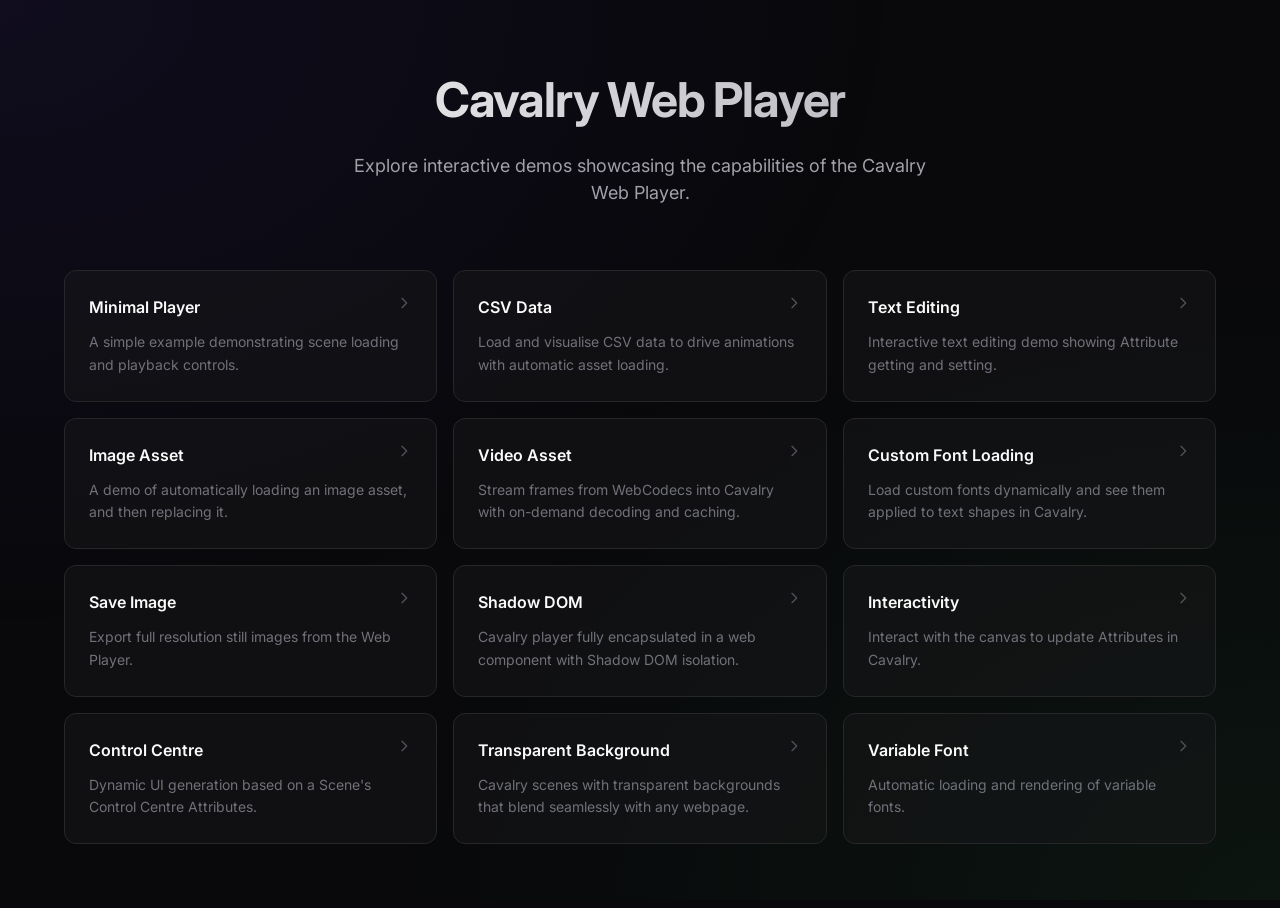
==== index.html @ 2ad34145 "hi" ====
<!doctype html>
<html lang="en">
	<head>
		<meta charset="UTF-8" />
		<meta name="viewport" content="width=device-width, initial-scale=1.0" />
		<title>Cavalry Web Player Demos</title>
		<link rel="stylesheet" href="shared.css" />
		<link rel="stylesheet" href="index.css" />
	</head>
	<body class="demo-index">
		<div class="demo-index-container">
			<header class="demo-index-header">
				<h1>Cavalry Web Player</h1>
				<p>
					Explore interactive demos showcasing the capabilities of the Cavalry
					Web Player.
				</p>
			</header>

			<div class="demo-grid">
				<a href="minimal-example/" class="demo-card">
					<div class="demo-card-header">
						<h2>Minimal Player</h2>
						<svg
							class="demo-card-arrow"
							fill="none"
							stroke="currentColor"
							viewBox="0 0 24 24"
						>
							<path
								stroke-linecap="round"
								stroke-linejoin="round"
								stroke-width="2"
								d="M9 5l7 7-7 7"
							/>
						</svg>
					</div>
					<p>
						A simple example demonstrating scene loading and playback controls.
					</p>
				</a>

				<!-- CSV Data -->
				<a href="csv/" class="demo-card">
					<div class="demo-card-header">
						<h2>CSV Data</h2>
						<svg
							class="demo-card-arrow"
							fill="none"
							stroke="currentColor"
							viewBox="0 0 24 24"
						>
							<path
								stroke-linecap="round"
								stroke-linejoin="round"
								stroke-width="2"
								d="M9 5l7 7-7 7"
							/>
						</svg>
					</div>
					<p>
						Load and visualise CSV data to drive animations with automatic asset
						loading.
					</p>
				</a>

				<!-- Text Editing -->
				<a href="webtool/index.html" class="demo-card">
					<div class="demo-card-header">
						<h2>Text Editing</h2>
						<svg
							class="demo-card-arrow"
							fill="none"
							stroke="currentColor"
							viewBox="0 0 24 24"
						>
							<path
								stroke-linecap="round"
								stroke-linejoin="round"
								stroke-width="2"
								d="M9 5l7 7-7 7"
							/>
						</svg>
					</div>
					<p>
						Interactive text editing demo showing Attribute getting and setting.
					</p>
				</a>

				<!-- Image Asset -->
				<a href="image-asset/" class="demo-card">
					<div class="demo-card-header">
						<h2>Image Asset</h2>
						<svg
							class="demo-card-arrow"
							fill="none"
							stroke="currentColor"
							viewBox="0 0 24 24"
						>
							<path
								stroke-linecap="round"
								stroke-linejoin="round"
								stroke-width="2"
								d="M9 5l7 7-7 7"
							/>
						</svg>
					</div>
					<p>
						A demo of automatically loading an image asset, and then replacing
						it.
					</p>
				</a>

				<!-- Video Asset -->
				<a href="video-asset/" class="demo-card">
					<div class="demo-card-header">
						<h2>Video Asset</h2>
						<svg
							class="demo-card-arrow"
							fill="none"
							stroke="currentColor"
							viewBox="0 0 24 24"
						>
							<path
								stroke-linecap="round"
								stroke-linejoin="round"
								stroke-width="2"
								d="M9 5l7 7-7 7"
							/>
						</svg>
					</div>
					<p>
						Stream frames from WebCodecs into Cavalry with on-demand decoding
						and caching.
					</p>
				</a>

				<!-- Custom Font -->
				<a href="custom-font/" class="demo-card">
					<div class="demo-card-header">
						<h2>Custom Font Loading</h2>
						<svg
							class="demo-card-arrow"
							fill="none"
							stroke="currentColor"
							viewBox="0 0 24 24"
						>
							<path
								stroke-linecap="round"
								stroke-linejoin="round"
								stroke-width="2"
								d="M9 5l7 7-7 7"
							/>
						</svg>
					</div>
					<p>
						Load custom fonts dynamically and see them applied to text shapes in
						Cavalry.
					</p>
				</a>

				<!-- Save Image -->
				<a href="save-image/" class="demo-card">
					<div class="demo-card-header">
						<h2>Save Image</h2>
						<svg
							class="demo-card-arrow"
							fill="none"
							stroke="currentColor"
							viewBox="0 0 24 24"
						>
							<path
								stroke-linecap="round"
								stroke-linejoin="round"
								stroke-width="2"
								d="M9 5l7 7-7 7"
							/>
						</svg>
					</div>
					<p>Export full resolution still images from the Web Player.</p>
				</a>

				<!-- Shadow DOM -->
				<a href="shadow-dom/" class="demo-card">
					<div class="demo-card-header">
						<h2>Shadow DOM</h2>
						<svg
							class="demo-card-arrow"
							fill="none"
							stroke="currentColor"
							viewBox="0 0 24 24"
						>
							<path
								stroke-linecap="round"
								stroke-linejoin="round"
								stroke-width="2"
								d="M9 5l7 7-7 7"
							/>
						</svg>
					</div>
					<p>
						Cavalry player fully encapsulated in a web component with Shadow DOM
						isolation.
					</p>
				</a>

				<!-- Interactivity -->
				<a href="interactivity/" class="demo-card">
					<div class="demo-card-header">
						<h2>Interactivity</h2>
						<svg
							class="demo-card-arrow"
							fill="none"
							stroke="currentColor"
							viewBox="0 0 24 24"
						>
							<path
								stroke-linecap="round"
								stroke-linejoin="round"
								stroke-width="2"
								d="M9 5l7 7-7 7"
							/>
						</svg>
					</div>
					<p>Interact with the canvas to update Attributes in Cavalry.</p>
				</a>

				<!-- Control Centre -->
				<a href="control-centre/" class="demo-card">
					<div class="demo-card-header">
						<h2>Control Centre</h2>
						<svg
							class="demo-card-arrow"
							fill="none"
							stroke="currentColor"
							viewBox="0 0 24 24"
						>
							<path
								stroke-linecap="round"
								stroke-linejoin="round"
								stroke-width="2"
								d="M9 5l7 7-7 7"
							/>
						</svg>
					</div>
					<p>
						Dynamic UI generation based on a Scene's Control Centre Attributes.
					</p>
				</a>

				<!-- Transparent Background -->
				<a href="transparent-background/" class="demo-card">
					<div class="demo-card-header">
						<h2>Transparent Background</h2>
						<svg
							class="demo-card-arrow"
							fill="none"
							stroke="currentColor"
							viewBox="0 0 24 24"
						>
							<path
								stroke-linecap="round"
								stroke-linejoin="round"
								stroke-width="2"
								d="M9 5l7 7-7 7"
							/>
						</svg>
					</div>
					<p>
						Cavalry scenes with transparent backgrounds that blend seamlessly
						with any webpage.
					</p>
				</a>

				<!-- Variable Font -->
				<a href="variable-font/" class="demo-card">
					<div class="demo-card-header">
						<h2>Variable Font</h2>
						<svg
							class="demo-card-arrow"
							fill="none"
							stroke="currentColor"
							viewBox="0 0 24 24"
						>
							<path
								stroke-linecap="round"
								stroke-linejoin="round"
								stroke-width="2"
								d="M9 5l7 7-7 7"
							/>
						</svg>
					</div>
					<p>Automatic loading and rendering of variable fonts.</p>
				</a>
			</div>
		</div>
	</body>
</html>
---- shared.css ----
@import url('https://fonts.googleapis.com/css2?family=Inter:wght@400;500;600&display=swap');

:root {
	--brand-purple: #6437ff;
	--brand-green: #4ffd7a;
	--brand-primary: var(--brand-green);
	--bg-base: #09090b;
	--bg-card: rgba(24, 24, 27, 1);
	--bg-elevated: rgba(39, 39, 42, 0.5);
	--border: rgba(63, 63, 70, 0.5);
	--border-hover: rgba(82, 82, 91, 0.8);
	--text-primary: #fafafa;
	--text-secondary: #a1a1aa;
	--text-muted: #71717a;
	--text-error: #ff6b6b;
	--radius: 6px;
	--radius-sm: 4px;
}

* {
	margin: 0;
	padding: 0;
	box-sizing: border-box;
}

body {
	font-family:
		'Inter',
		-apple-system,
		BlinkMacSystemFont,
		'Segoe UI',
		Roboto,
		sans-serif;
	background: var(--bg-base);
	color: var(--text-primary);
	min-height: 100vh;
	padding: 24px;
	line-height: 1.5;
	-webkit-font-smoothing: antialiased;
	-moz-osx-font-smoothing: grayscale;
}

/* Subtle gradient overlay */
body::before {
	content: '';
	position: fixed;
	inset: 0;
	background:
		radial-gradient(
			ellipse at top left,
			rgba(100, 55, 255, 0.08) 0%,
			transparent 50%
		),
		radial-gradient(
			ellipse at bottom right,
			rgba(79, 253, 122, 0.05) 0%,
			transparent 50%
		);
	pointer-events: none;
	z-index: -1;
}

ul {
	list-style-type: none;
}

.container {
	max-width: 1400px;
	margin: 0 auto;
}

.header {
	text-align: center;
	margin-bottom: 32px;
	padding-top: 40px;
}

.back-button {
	position: fixed;
	top: 24px;
	left: 24px;
	background: var(--bg-card);
	color: var(--text-secondary);
	padding: 10px 16px;
	border: 1px solid var(--border);
	border-radius: var(--radius-sm);
	font-size: 13px;
	font-weight: 500;
	cursor: pointer;
	transition: all 0.2s ease;
	text-decoration: none;
	display: inline-flex;
	align-items: center;
	gap: 6px;
	z-index: 100;
}

.back-button:hover {
	background: var(--bg-elevated);
	border-color: var(--border-hover);
	color: var(--text-primary);
}

h1 {
	font-size: 2rem;
	font-weight: 600;
	margin-bottom: 8px;
	letter-spacing: -0.025em;
	color: var(--text-primary);
}

.subtitle {
	font-size: 1rem;
	color: var(--text-secondary);
	font-weight: 400;
}

button {
	background: var(--bg-elevated);
	color: var(--text-primary);
	border: 1px solid var(--border);
	padding: 10px 16px;
	border-radius: var(--radius-sm);
	font-size: 14px;
	font-weight: 500;
	cursor: pointer;
	transition: all 0.15s ease;
	flex-grow: 1;
	font-family: inherit;
}

button:last-child {
	margin-bottom: 0;
}

button:hover:not(:disabled) {
	background: rgba(63, 63, 70, 0.8);
	border-color: var(--border-hover);
}

button:active:not(:disabled) {
	transform: scale(0.98);
}

button:disabled {
	opacity: 0.5;
	cursor: not-allowed;
}

button.primary {
	background: var(--brand-primary);
	border-color: var(--brand-primary);
	color: white;
}

button.primary:hover:not(:disabled) {
	background: #5530e6;
	border-color: #5530e6;
}

a {
	color: var(--text-secondary);
}

input[type='text'],
input[type='number'],
textarea,
select {
	width: 100%;
	padding: 10px 12px;
	border: 1px solid var(--border);
	border-radius: var(--radius-sm);
	background: var(--bg-base);
	color: var(--text-primary);
	font-size: 14px;
	font-family: inherit;
	transition: all 0.15s ease;
}

input[type='text']:focus,
input[type='number']:focus,
textarea:focus,
select:focus {
	outline: none;
	border-color: var(--brand-primary);
	box-shadow: 0 0 0 3px rgba(100, 55, 255, 0.15);
}

input[type='text']::placeholder,
textarea::placeholder {
	color: var(--text-muted);
}

textarea {
	resize: vertical;
	min-height: 80px;
}

input[type='range'] {
	-webkit-appearance: none;
	width: 100%;
	height: 6px;
	border-radius: 3px;
	background: var(--bg-elevated);
	border: 1px solid var(--border);
	cursor: pointer;
}

input[type='range']::-webkit-slider-thumb {
	-webkit-appearance: none;
	width: 16px;
	height: 16px;
	border-radius: 50%;
	background: var(--text-primary);
	border: none;
	cursor: pointer;
	transition: transform 0.15s ease;
}

input[type='range']::-webkit-slider-thumb:hover {
	transform: scale(1.1);
}

input[type='range']::-moz-range-thumb {
	width: 16px;
	height: 16px;
	border-radius: 50%;
	background: var(--text-primary);
	border: none;
	cursor: pointer;
}

input[type='range']:disabled {
	opacity: 0.5;
	cursor: not-allowed;
}

#player {
	position: relative;
	min-height: 500px;
}

#status {
	background: var(--bg-elevated);
	padding: 10px 12px;
	border-radius: var(--radius-sm);
	font-size: 13px;
	text-align: center;
	border: 1px solid var(--border);
	margin-bottom: 16px;
	color: var(--text-secondary);
}

.info {
	margin-top: 16px;
	padding: 12px;
	background: var(--bg-elevated);
	border-radius: var(--radius-sm);
	border: 1px solid var(--border);
}

.info > label {
	display: block;
	font-weight: 500;
	margin-bottom: 8px;
	font-size: 13px;
	color: var(--text-secondary);
	text-transform: uppercase;
	letter-spacing: 0.05em;
}

.info > button {
	margin-top: 8px;
}

.info > select {
	width: fit-content;
}

.demo-info {
	background: var(--bg-elevated);
	padding: 12px;
	border-radius: var(--radius-sm);
	font-size: 13px;
	line-height: 1.6;
	margin-bottom: 16px;
	border: 1px solid var(--border);
	color: var(--text-secondary);
}

.demo-info strong {
	color: var(--text-primary);
}

.color-group {
	display: flex;
	gap: 8px;
	align-items: center;
}

.color-group input[type='color'] {
	width: 44px;
	height: 38px;
	padding: 2px;
	border: 1px solid var(--border);
	border-radius: var(--radius-sm);
	background: var(--bg-base);
	cursor: pointer;
}

.color-group input[type='color']::-webkit-color-swatch-wrapper {
	padding: 2px;
}

.color-group input[type='color']::-webkit-color-swatch {
	border-radius: 4px;
	border: none;
}

.color-group input[type='text'] {
	flex: 1;
}

#frameDisplay {
	font-size: 12px;
	color: var(--text-muted);
	text-align: center;
	margin-top: 8px;
	font-variant-numeric: tabular-nums;
}

.about-section {
	background: var(--bg-card);
	border-radius: var(--radius);
	padding: 24px;
	border: 1px solid var(--border);
	margin-top: 24px;
}

.about-section h3 {
	font-size: 1.2rem;
	font-weight: 600;
	margin-bottom: 12px;
	color: var(--text-primary);
}

.about-section p {
	line-height: 1.7;
	color: var(--text-secondary);
	margin-bottom: 12px;
	font-size: 16px;
}

.about-section p:last-child {
	margin-bottom: 0;
}

#loading {
	display: flex;
	flex-direction: column;
	align-items: center;
	justify-content: center;
	color: var(--text-secondary);
	font-size: 14px;
	font-weight: 500;
	gap: 16px;
	height: 500px;
}

.loading-spinner {
	width: 32px;
	height: 32px;
	border: 2px solid var(--border);
	border-top-color: var(--brand-primary);
	border-radius: 50%;
	animation: spin 0.8s linear infinite;
}

@keyframes spin {
	0% {
		transform: rotate(0deg);
	}
	100% {
		transform: rotate(360deg);
	}
}

@media (max-width: 900px) {
	body {
		padding: 16px;
	}

	.header {
		padding-top: 48px;
	}

	h1 {
		font-size: 1.75rem;
	}

	.back-button {
		top: 16px;
		left: 16px;
	}
}

.step-controls {
	display: flex;
	gap: 8px;
	margin-top: 8px;
}

.step-controls button {
	flex: 1;
	margin-bottom: 0;
}
---- index.css ----
.demo-index {
	min-height: 100vh;
	padding: 64px 24px;
}

.demo-index-container {
	max-width: 1152px;
	margin: 0 auto;
}

.demo-index-header {
	text-align: center;
	margin-bottom: 64px;
}

.demo-index-header h1 {
	font-size: 2.5rem;
	font-weight: 700;
	letter-spacing: -0.025em;
	margin-bottom: 16px;
	background: linear-gradient(to right, #fff, #a1a1aa);
	-webkit-background-clip: text;
	-webkit-text-fill-color: transparent;
	background-clip: text;
}

.demo-index-header p {
	color: var(--text-secondary);
	font-size: 1.125rem;
	max-width: 576px;
	margin: 0 auto;
}

.demo-grid {
	display: grid;
	grid-template-columns: repeat(1, 1fr);
	gap: 16px;
}

@media (min-width: 768px) {
	.demo-grid {
		grid-template-columns: repeat(2, 1fr);
	}
}

@media (min-width: 1024px) {
	.demo-grid {
		grid-template-columns: repeat(3, 1fr);
	}

	.demo-index-header h1 {
		font-size: 3rem;
	}
}

.demo-card {
	display: block;
	padding: 24px;
	border-radius: 12px;
	background: rgba(24, 24, 27, 0.5);
	border: 1px solid rgba(39, 39, 42, 1);
	text-decoration: none;
	transition: all 0.2s ease;
}

.demo-card:hover {
	border-color: rgba(63, 63, 70, 1);
	background: rgba(24, 24, 27, 0.8);
}

.demo-card-header {
	display: flex;
	align-items: flex-start;
	justify-content: space-between;
	margin-bottom: 12px;
}

.demo-card-header h2 {
	font-size: 1rem;
	font-weight: 600;
	color: var(--text-primary);
	transition: color 0.2s ease;
}

.demo-card:hover .demo-card-header h2 {
	color: #fff;
}

.demo-card-arrow {
	width: 16px;
	height: 16px;
	color: rgba(82, 82, 91, 1);
	transition: all 0.2s ease;
	flex-shrink: 0;
}

.demo-card:hover .demo-card-arrow {
	color: var(--text-secondary);
	transform: translateX(2px);
}

.demo-card p {
	font-size: 0.875rem;
	color: rgba(113, 113, 122, 1);
	line-height: 1.625;
}
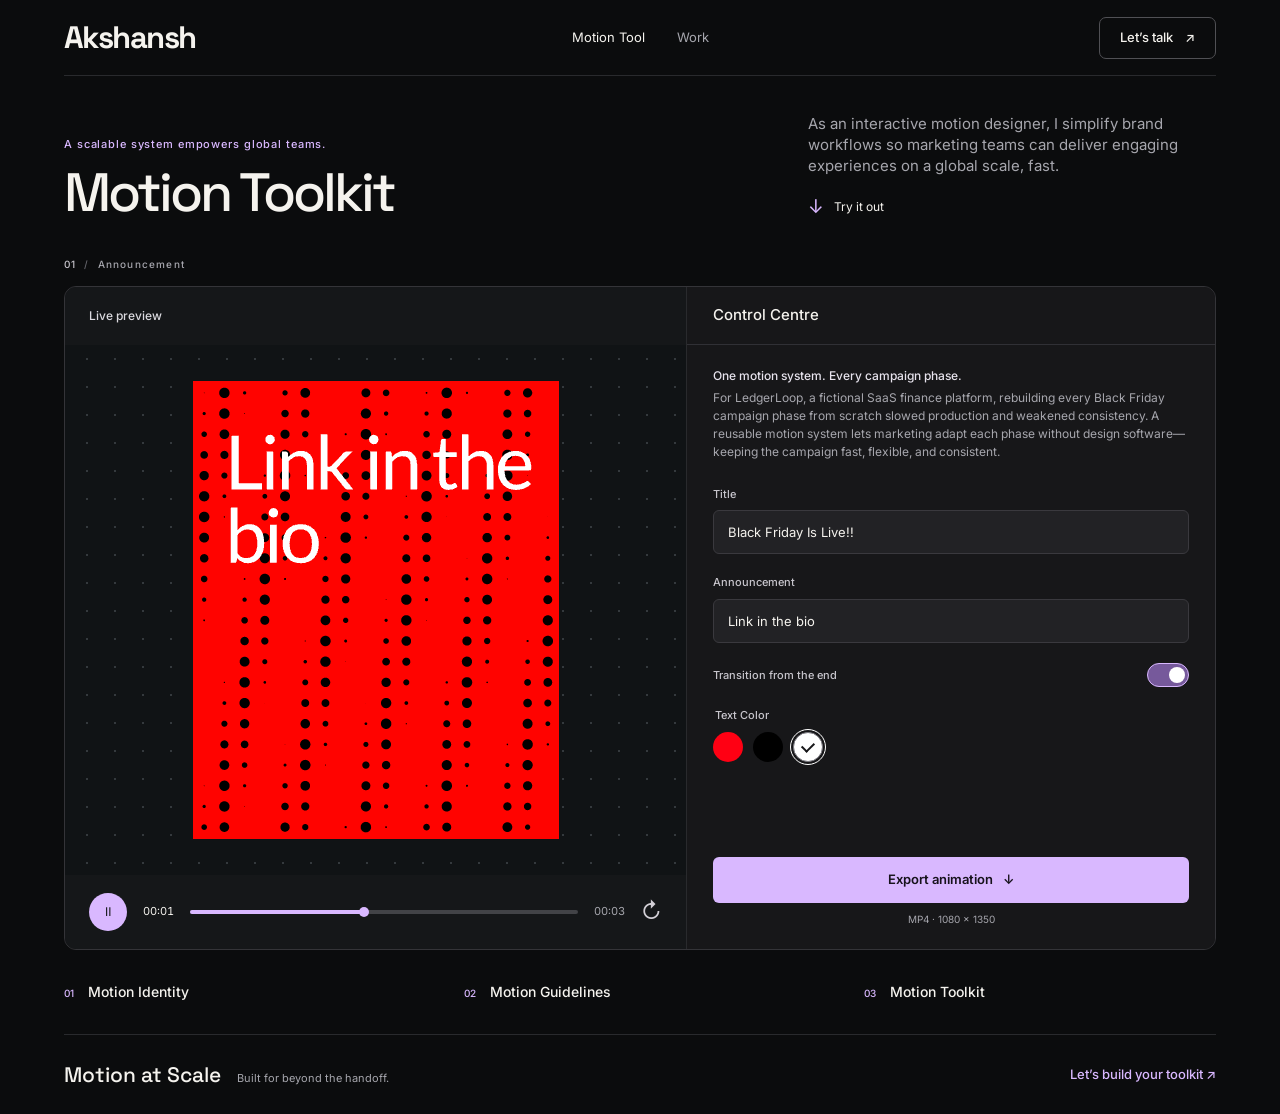
==== commit 500d849f: "fixedbug" ====
--- a/index.html
+++ b/index.html
@@ -2,297 +2,13 @@
 <html lang="en">
 	<head>
 		<meta charset="UTF-8" />
-		<meta name="viewport" content="width=device-width, initial-scale=1.0" />
-		<title>Cavalry Web Player Demos</title>
-		<link rel="stylesheet" href="shared.css" />
-		<link rel="stylesheet" href="index.css" />
+		<meta http-equiv="refresh" content="0; url=./Webtool.html" />
+		<title>Motion Toolkit</title>
+		<script>
+			window.location.replace('./Webtool.html')
+		</script>
 	</head>
-	<body class="demo-index">
-		<div class="demo-index-container">
-			<header class="demo-index-header">
-				<h1>Cavalry Web Player</h1>
-				<p>
-					Explore interactive demos showcasing the capabilities of the Cavalry
-					Web Player.
-				</p>
-			</header>
-
-			<div class="demo-grid">
-				<a href="minimal-example/" class="demo-card">
-					<div class="demo-card-header">
-						<h2>Minimal Player</h2>
-						<svg
-							class="demo-card-arrow"
-							fill="none"
-							stroke="currentColor"
-							viewBox="0 0 24 24"
-						>
-							<path
-								stroke-linecap="round"
-								stroke-linejoin="round"
-								stroke-width="2"
-								d="M9 5l7 7-7 7"
-							/>
-						</svg>
-					</div>
-					<p>
-						A simple example demonstrating scene loading and playback controls.
-					</p>
-				</a>
-
-				<!-- CSV Data -->
-				<a href="csv/" class="demo-card">
-					<div class="demo-card-header">
-						<h2>CSV Data</h2>
-						<svg
-							class="demo-card-arrow"
-							fill="none"
-							stroke="currentColor"
-							viewBox="0 0 24 24"
-						>
-							<path
-								stroke-linecap="round"
-								stroke-linejoin="round"
-								stroke-width="2"
-								d="M9 5l7 7-7 7"
-							/>
-						</svg>
-					</div>
-					<p>
-						Load and visualise CSV data to drive animations with automatic asset
-						loading.
-					</p>
-				</a>
-
-				<!-- Text Editing -->
-				<a href="webtool/index.html" class="demo-card">
-					<div class="demo-card-header">
-						<h2>Text Editing</h2>
-						<svg
-							class="demo-card-arrow"
-							fill="none"
-							stroke="currentColor"
-							viewBox="0 0 24 24"
-						>
-							<path
-								stroke-linecap="round"
-								stroke-linejoin="round"
-								stroke-width="2"
-								d="M9 5l7 7-7 7"
-							/>
-						</svg>
-					</div>
-					<p>
-						Interactive text editing demo showing Attribute getting and setting.
-					</p>
-				</a>
-
-				<!-- Image Asset -->
-				<a href="image-asset/" class="demo-card">
-					<div class="demo-card-header">
-						<h2>Image Asset</h2>
-						<svg
-							class="demo-card-arrow"
-							fill="none"
-							stroke="currentColor"
-							viewBox="0 0 24 24"
-						>
-							<path
-								stroke-linecap="round"
-								stroke-linejoin="round"
-								stroke-width="2"
-								d="M9 5l7 7-7 7"
-							/>
-						</svg>
-					</div>
-					<p>
-						A demo of automatically loading an image asset, and then replacing
-						it.
-					</p>
-				</a>
-
-				<!-- Video Asset -->
-				<a href="video-asset/" class="demo-card">
-					<div class="demo-card-header">
-						<h2>Video Asset</h2>
-						<svg
-							class="demo-card-arrow"
-							fill="none"
-							stroke="currentColor"
-							viewBox="0 0 24 24"
-						>
-							<path
-								stroke-linecap="round"
-								stroke-linejoin="round"
-								stroke-width="2"
-								d="M9 5l7 7-7 7"
-							/>
-						</svg>
-					</div>
-					<p>
-						Stream frames from WebCodecs into Cavalry with on-demand decoding
-						and caching.
-					</p>
-				</a>
-
-				<!-- Custom Font -->
-				<a href="custom-font/" class="demo-card">
-					<div class="demo-card-header">
-						<h2>Custom Font Loading</h2>
-						<svg
-							class="demo-card-arrow"
-							fill="none"
-							stroke="currentColor"
-							viewBox="0 0 24 24"
-						>
-							<path
-								stroke-linecap="round"
-								stroke-linejoin="round"
-								stroke-width="2"
-								d="M9 5l7 7-7 7"
-							/>
-						</svg>
-					</div>
-					<p>
-						Load custom fonts dynamically and see them applied to text shapes in
-						Cavalry.
-					</p>
-				</a>
-
-				<!-- Save Image -->
-				<a href="save-image/" class="demo-card">
-					<div class="demo-card-header">
-						<h2>Save Image</h2>
-						<svg
-							class="demo-card-arrow"
-							fill="none"
-							stroke="currentColor"
-							viewBox="0 0 24 24"
-						>
-							<path
-								stroke-linecap="round"
-								stroke-linejoin="round"
-								stroke-width="2"
-								d="M9 5l7 7-7 7"
-							/>
-						</svg>
-					</div>
-					<p>Export full resolution still images from the Web Player.</p>
-				</a>
-
-				<!-- Shadow DOM -->
-				<a href="shadow-dom/" class="demo-card">
-					<div class="demo-card-header">
-						<h2>Shadow DOM</h2>
-						<svg
-							class="demo-card-arrow"
-							fill="none"
-							stroke="currentColor"
-							viewBox="0 0 24 24"
-						>
-							<path
-								stroke-linecap="round"
-								stroke-linejoin="round"
-								stroke-width="2"
-								d="M9 5l7 7-7 7"
-							/>
-						</svg>
-					</div>
-					<p>
-						Cavalry player fully encapsulated in a web component with Shadow DOM
-						isolation.
-					</p>
-				</a>
-
-				<!-- Interactivity -->
-				<a href="interactivity/" class="demo-card">
-					<div class="demo-card-header">
-						<h2>Interactivity</h2>
-						<svg
-							class="demo-card-arrow"
-							fill="none"
-							stroke="currentColor"
-							viewBox="0 0 24 24"
-						>
-							<path
-								stroke-linecap="round"
-								stroke-linejoin="round"
-								stroke-width="2"
-								d="M9 5l7 7-7 7"
-							/>
-						</svg>
-					</div>
-					<p>Interact with the canvas to update Attributes in Cavalry.</p>
-				</a>
-
-				<!-- Control Centre -->
-				<a href="control-centre/" class="demo-card">
-					<div class="demo-card-header">
-						<h2>Control Centre</h2>
-						<svg
-							class="demo-card-arrow"
-							fill="none"
-							stroke="currentColor"
-							viewBox="0 0 24 24"
-						>
-							<path
-								stroke-linecap="round"
-								stroke-linejoin="round"
-								stroke-width="2"
-								d="M9 5l7 7-7 7"
-							/>
-						</svg>
-					</div>
-					<p>
-						Dynamic UI generation based on a Scene's Control Centre Attributes.
-					</p>
-				</a>
-
-				<!-- Transparent Background -->
-				<a href="transparent-background/" class="demo-card">
-					<div class="demo-card-header">
-						<h2>Transparent Background</h2>
-						<svg
-							class="demo-card-arrow"
-							fill="none"
-							stroke="currentColor"
-							viewBox="0 0 24 24"
-						>
-							<path
-								stroke-linecap="round"
-								stroke-linejoin="round"
-								stroke-width="2"
-								d="M9 5l7 7-7 7"
-							/>
-						</svg>
-					</div>
-					<p>
-						Cavalry scenes with transparent backgrounds that blend seamlessly
-						with any webpage.
-					</p>
-				</a>
-
-				<!-- Variable Font -->
-				<a href="variable-font/" class="demo-card">
-					<div class="demo-card-header">
-						<h2>Variable Font</h2>
-						<svg
-							class="demo-card-arrow"
-							fill="none"
-							stroke="currentColor"
-							viewBox="0 0 24 24"
-						>
-							<path
-								stroke-linecap="round"
-								stroke-linejoin="round"
-								stroke-width="2"
-								d="M9 5l7 7-7 7"
-							/>
-						</svg>
-					</div>
-					<p>Automatic loading and rendering of variable fonts.</p>
-				</a>
-			</div>
-		</div>
+	<body>
+		<p><a href="./Webtool.html">Open the Motion Toolkit</a></p>
 	</body>
 </html>
